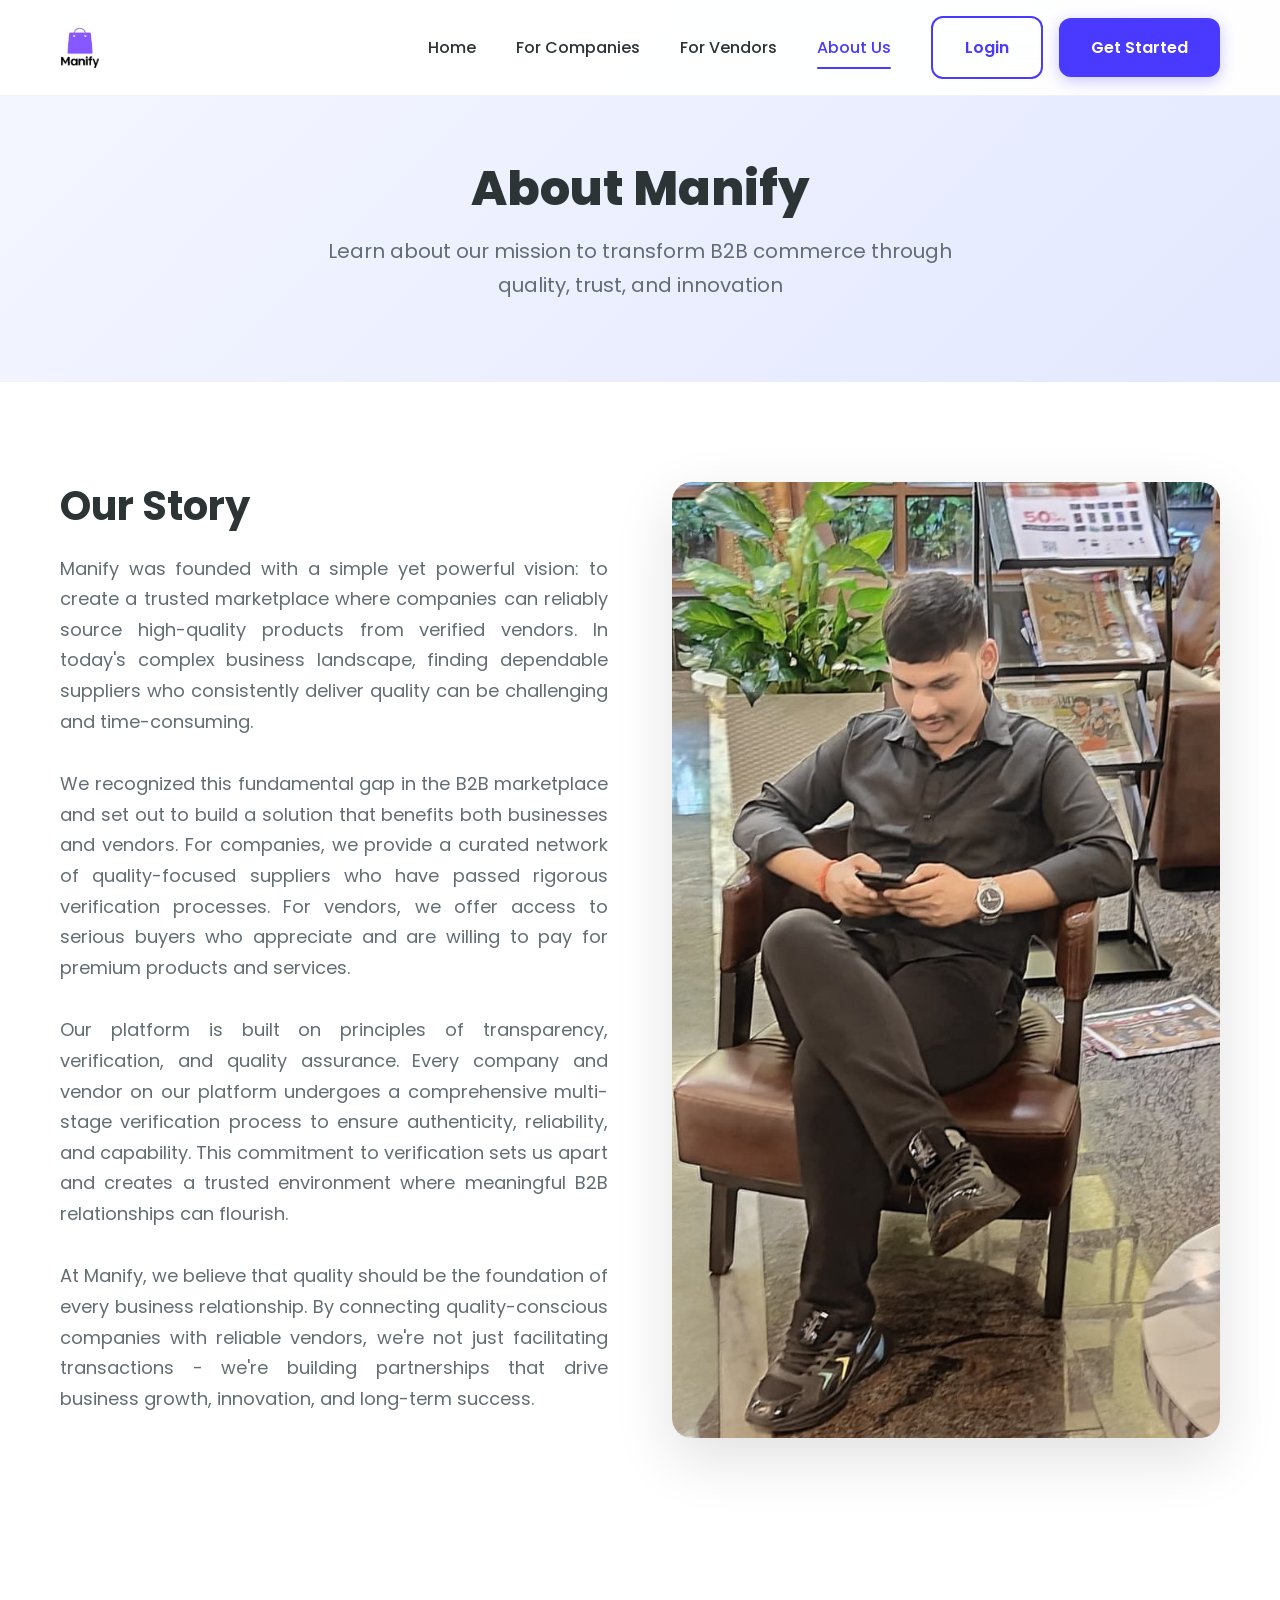
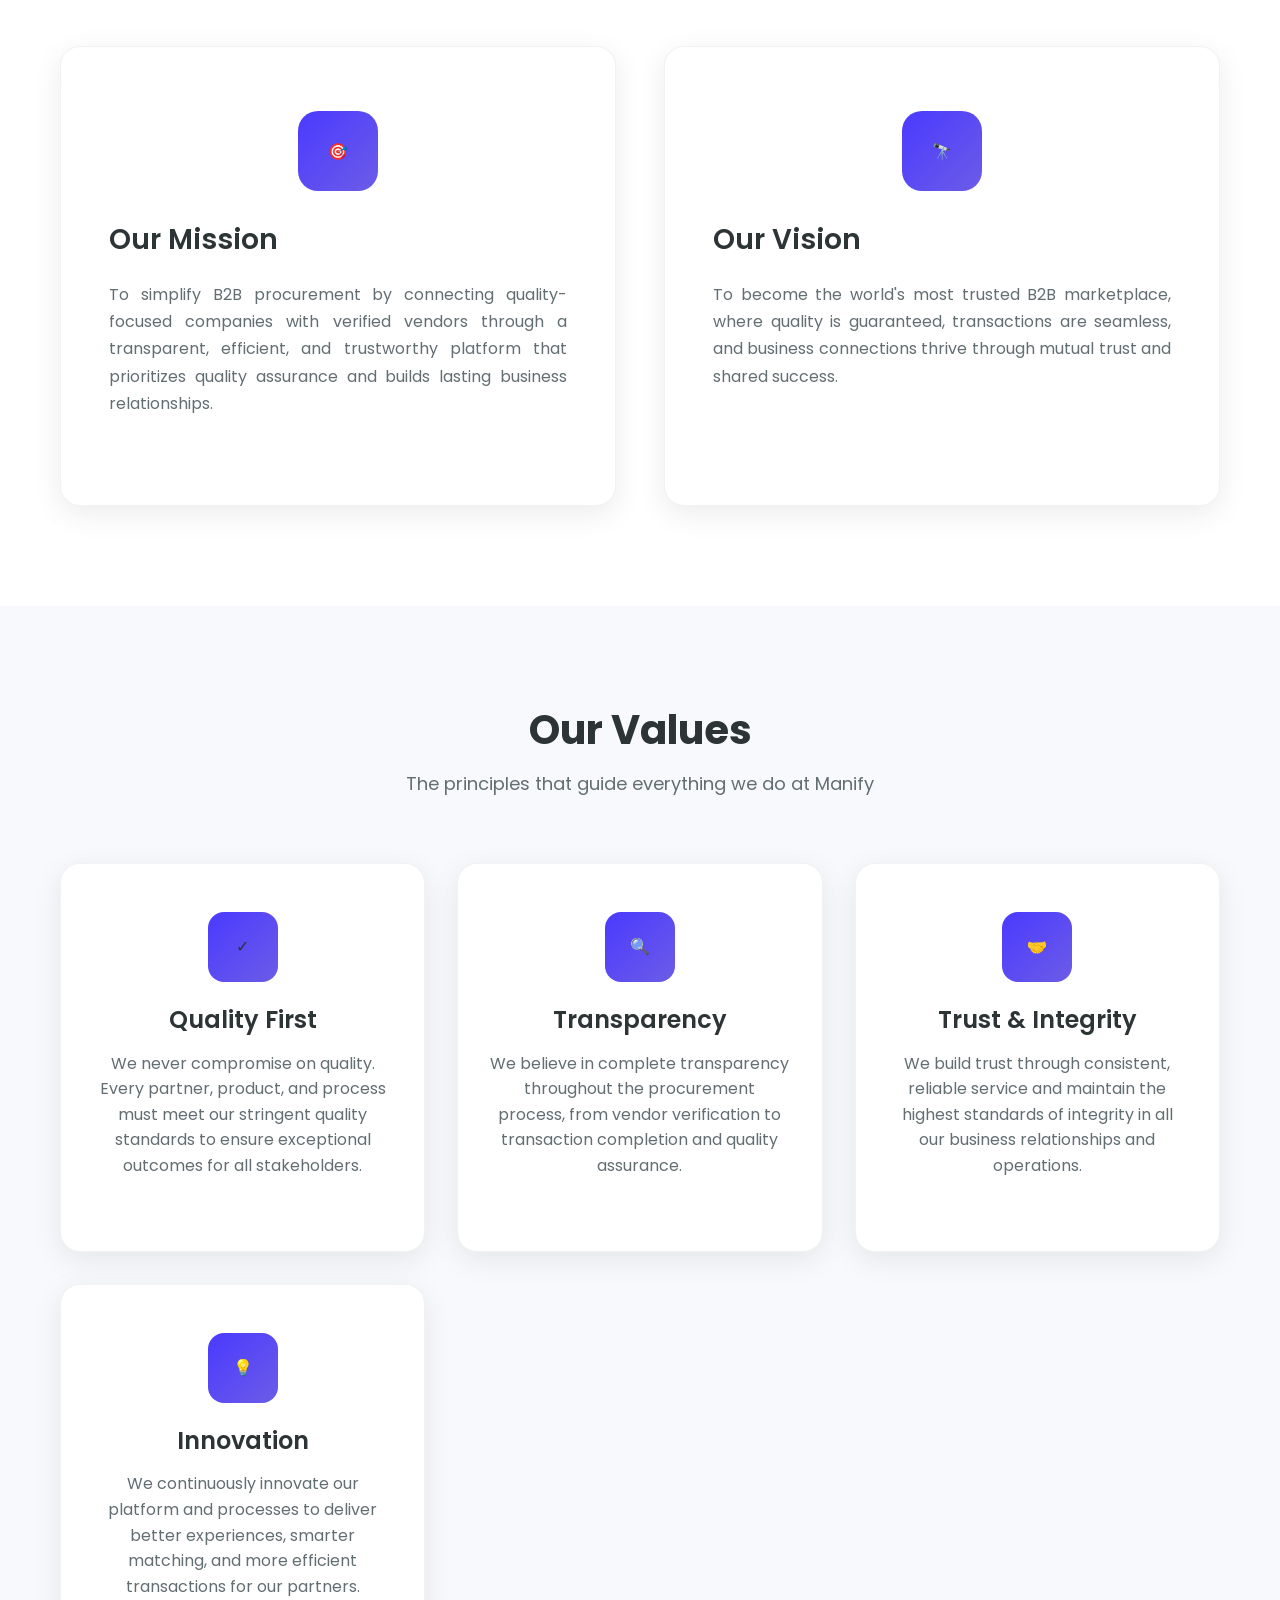
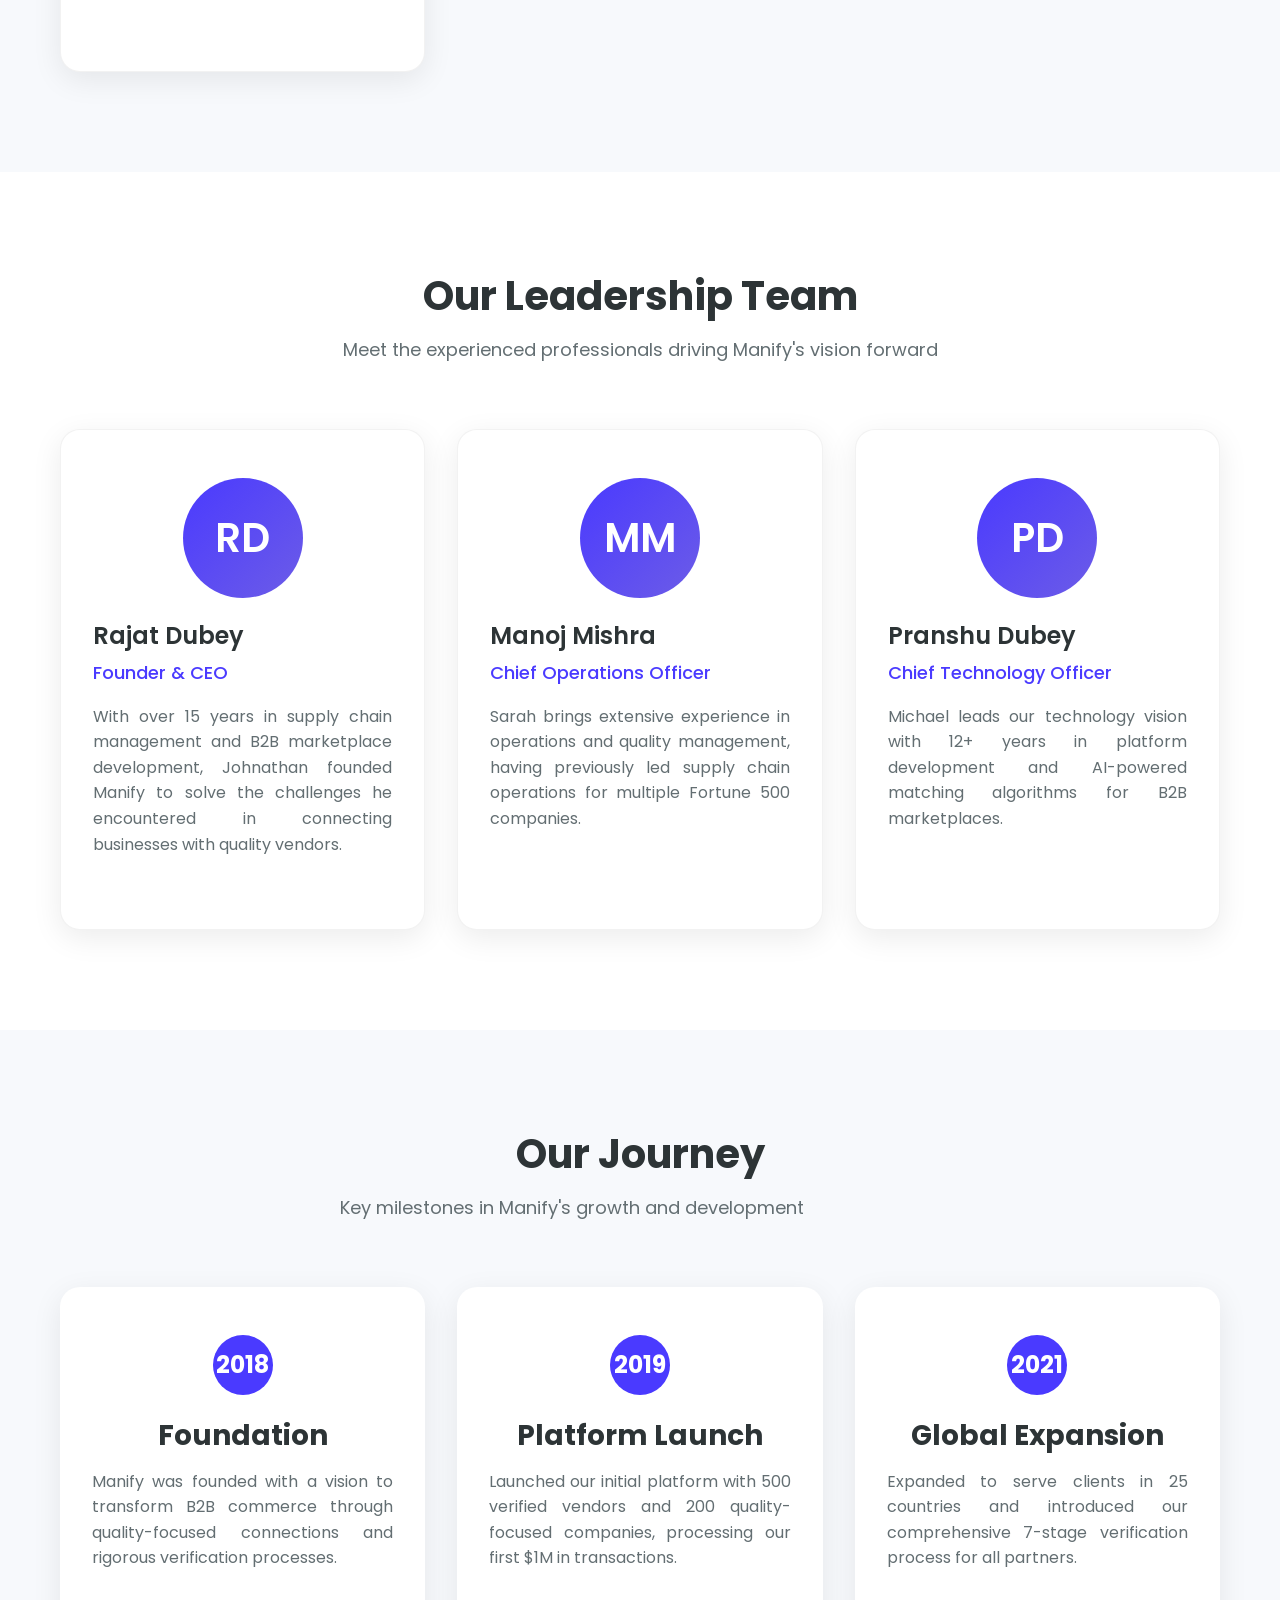
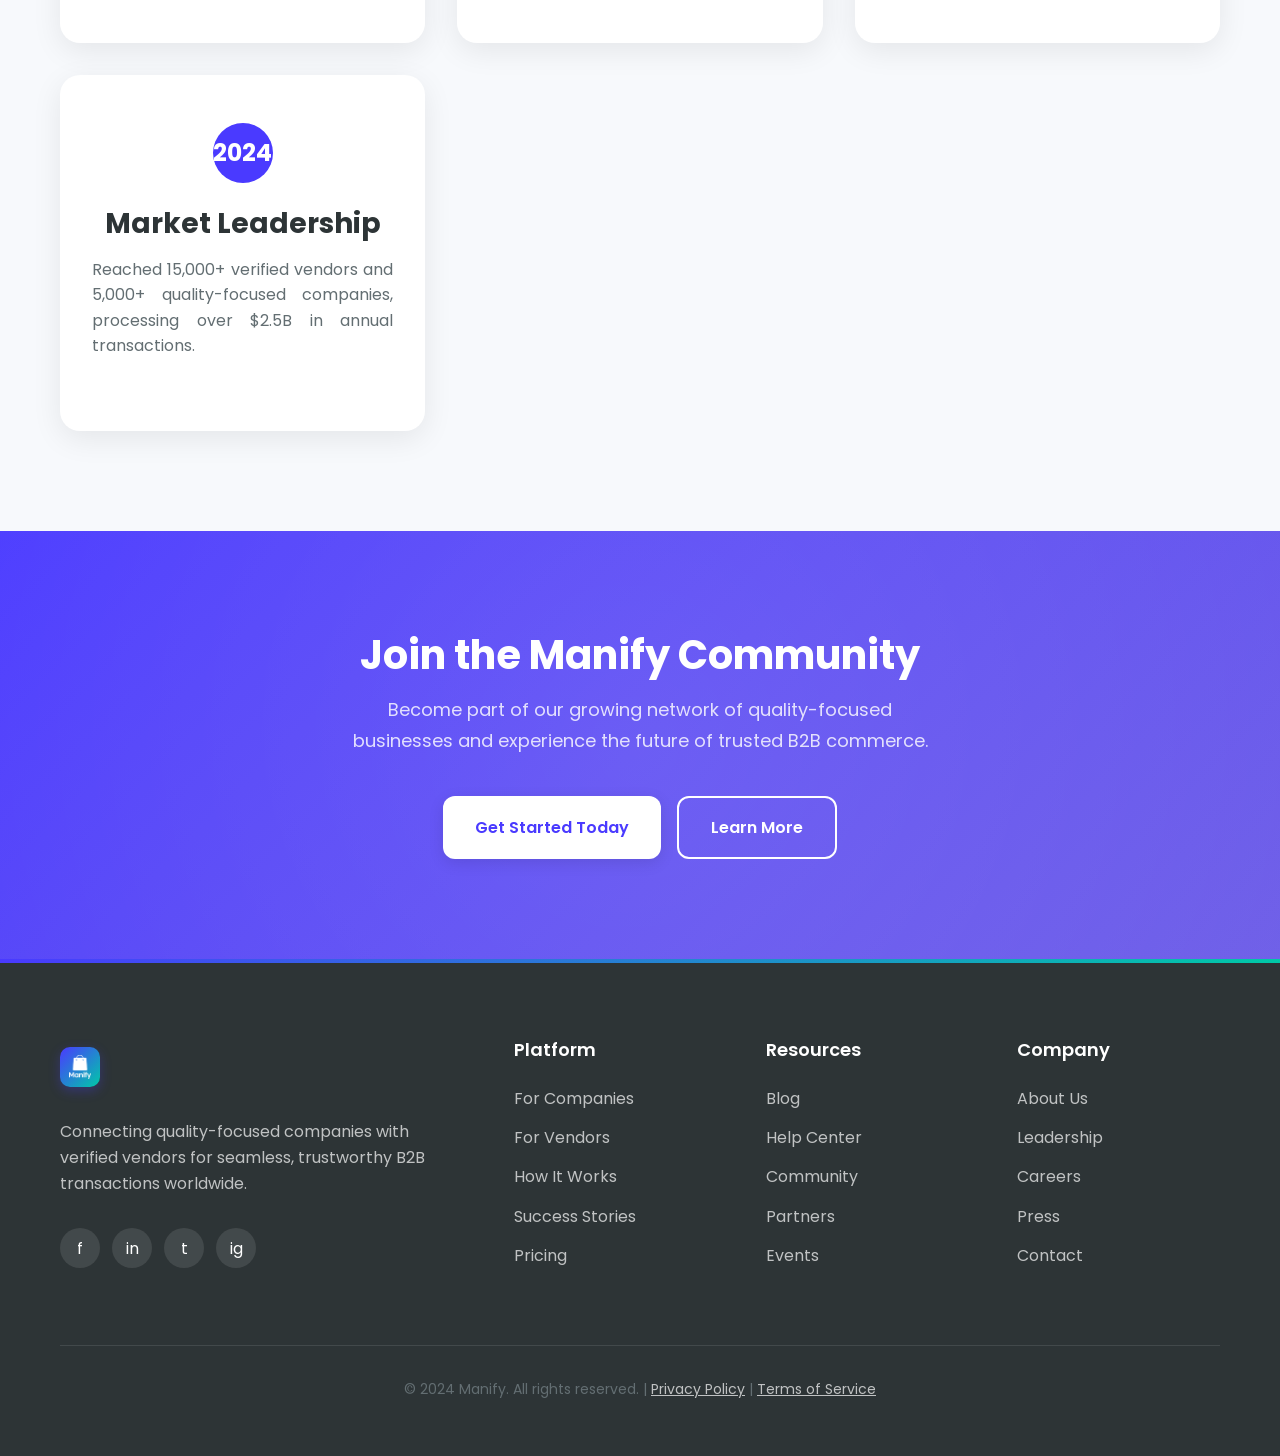
==== about.html @ bbe17e6f "new manify" ====
<!DOCTYPE html>
<html lang="en">

<head>
    <meta charset="UTF-8">
    <meta name="viewport" content="width=device-width, initial-scale=1.0">
    <title>About Us - Manify</title>
    <link rel="stylesheet" href="style.css">
    <link href="https://fonts.googleapis.com/css2?family=Poppins:wght@300;400;500;600;700;800&display=swap"
        rel="stylesheet">
</head>

<body>
    <!-- Navigation -->
    <!-- <nav class="navbar">
        <div class="container">
            <div class="nav-container">
                <a href="index.html" class="nav-brand">
                    <div class="nav-logo">M</div>
                    Manify
                </a>

                <button class="mobile-menu-btn">
                    <span></span>
                    <span></span>
                    <span></span>
                </button>

                <div class="nav-links">
                    <a href="index.html" class="nav-link">Home</a>
                    <a href="company.html" class="nav-link">For Companies</a>
                    <a href="vendor.html" class="nav-link">For Vendors</a>
                    <a href="about.html" class="nav-link active">About Us</a>
                </div>

                <div class="nav-buttons">
                    <a href="login.html" class="btn btn-outline">Login</a>
                    <a href="registration.html" class="btn btn-primary">Get Started</a>
                </div>
            </div>
        </div>
    </nav> -->


    <!-- Navigation -->
    <nav class="navbar">
        <div class="container">
            <div class="nav-container">
                <a href="index.html" class="nav-brand">
                    <div class="nav-logo">
                        <img src="./img/Manify.png" alt="Manify Logo" 
                             onerror="this.style.display='none'; document.querySelector('.logo-fallback').style.display='flex';">
                    </div>
                </a>

                <button class="mobile-menu-btn">
                    <span></span>
                    <span></span>
                    <span></span>
                </button>

                <div class="nav-links">
                    <a href="index.html" class="nav-link">Home</a>
                    <a href="company.html" class="nav-link">For Companies</a>
                    <a href="vendor.html" class="nav-link">For Vendors</a>
                    <a href="about.html" class="nav-link active">About Us</a>
                    
                    <div class="nav-buttons">
                        <a href="login.html" class="btn btn-outline">Login</a>
                        <a href="registration.html" class="btn btn-primary">Get Started</a>
                    </div>
                </div>

                <!-- <div class="nav-buttons desktop-buttons">
                    <a href="login.html" class="btn btn-outline">Login</a>
                    <a href="registration.html" class="btn btn-primary">Get Started</a>
                </div> -->
            </div>
        </div>
    </nav>


    <!-- Page Hero -->
    <section class="page-hero">
        <div class="container">
            <h1>About Manify</h1>
            <p>Learn about our mission to transform B2B commerce through quality, trust, and innovation</p>
        </div>
    </section>

    <!-- Our Story Section -->
    <section class="content-section">
        <div class="container">
            <div class="content-grid" style="text-align: justify;">
                <div class="content-text">
                    <h2>Our Story</h2>
                    <p>Manify was founded with a simple yet powerful vision: to create a trusted marketplace where
                        companies can reliably source high-quality products from verified vendors. In today's complex
                        business landscape, finding dependable suppliers who consistently deliver quality can be
                        challenging and time-consuming.</p>
                    <p>We recognized this fundamental gap in the B2B marketplace and set out to build a solution that
                        benefits both businesses and vendors. For companies, we provide a curated network of
                        quality-focused suppliers who have passed rigorous verification processes. For vendors, we offer
                        access to serious buyers who appreciate and are willing to pay for premium products and
                        services.</p>
                    <p>Our platform is built on principles of transparency, verification, and quality assurance. Every
                        company and vendor on our platform undergoes a comprehensive multi-stage verification process to
                        ensure authenticity, reliability, and capability. This commitment to verification sets us apart
                        and creates a trusted environment where meaningful B2B relationships can flourish.</p>
                    <p>At Manify, we believe that quality should be the foundation of every business relationship. By
                        connecting quality-conscious companies with reliable vendors, we're not just facilitating
                        transactions - we're building partnerships that drive business growth, innovation, and long-term
                        success.</p>
                </div>
                <!-- <div class="content-image">
                    <div
                        style="background: linear-gradient(135deg, #4A3AFF, #00C9A7); height: 400px; border-radius: 20px; display: flex; align-items: center; justify-content: center; color: white; font-size: 1.2rem;">
                        Our Journey Visualization
                    </div>
                </div> -->

                <div class="content-image">
                    <!-- Updated Our Journey Visualization with Image -->
                    <img src="./img/manifyrajat.jpeg" alt="Manify Company Journey and Growth Timeline" class="content-img"
                         onerror="this.style.display='none'; this.nextElementSibling.style.display='flex';">
                </div>

            </div>
        </div>
    </section>

    <!-- Mission & Vision -->
    <section class="mv-section">
        <div class="container">
            <div class="mv-grid">
                <div class="mv-card" style="text-align: justify;">
                    <div class="mv-icon">🎯</div>
                    <h3>Our Mission</h3>
                    <p>To simplify B2B procurement by connecting quality-focused companies with verified vendors through
                        a transparent, efficient, and trustworthy platform that prioritizes quality assurance and builds
                        lasting business relationships.</p>
                </div>
                <div class="mv-card" style="text-align: justify;">
                    <div class="mv-icon">🔭</div>
                    <h3>Our Vision</h3>
                    <p>To become the world's most trusted B2B marketplace, where quality is guaranteed, transactions are
                        seamless, and business connections thrive through mutual trust and shared success.</p>
                </div>
            </div>
        </div>
    </section>

    <!-- Values Section -->
    <section class="values-section">
        <div class="container">
            <div class="section-header">
                <h2 class="section-title">Our Values</h2>
                <p class="section-subtitle">The principles that guide everything we do at Manify</p>
            </div>

            <div class="values-grid">
                <div class="value-card">
                    <div class="value-icon">✓</div>
                    <h3>Quality First</h3>
                    <p>We never compromise on quality. Every partner, product, and process must meet our stringent
                        quality standards to ensure exceptional outcomes for all stakeholders.</p>
                </div>
                <div class="value-card">
                    <div class="value-icon">🔍</div>
                    <h3>Transparency</h3>
                    <p>We believe in complete transparency throughout the procurement process, from vendor verification
                        to transaction completion and quality assurance.</p>
                </div>
                <div class="value-card">
                    <div class="value-icon">🤝</div>
                    <h3>Trust & Integrity</h3>
                    <p>We build trust through consistent, reliable service and maintain the highest standards of
                        integrity in all our business relationships and operations.</p>
                </div>
                <div class="value-card">
                    <div class="value-icon">💡</div>
                    <h3>Innovation</h3>
                    <p>We continuously innovate our platform and processes to deliver better experiences, smarter
                        matching, and more efficient transactions for our partners.</p>
                </div>
            </div>
        </div>
    </section>

    <!-- Team Section -->
    <section class="team-section">
        <div class="container">
            <div class="section-header">
                <h2 class="section-title">Our Leadership Team</h2>
                <p class="section-subtitle">Meet the experienced professionals driving Manify's vision forward</p>
            </div>

            <div class="team-grid">
                <div class="team-card" style="text-align: justify;">
                    <div class="team-avatar">RD</div>
                    <h3>Rajat Dubey</h3>
                    <p class="position">Founder & CEO</p>
                    <p>With over 15 years in supply chain management and B2B marketplace development, Johnathan founded
                        Manify to solve the challenges he encountered in connecting businesses with quality vendors.</p>
                </div>
                <div class="team-card" style="text-align: justify;">
                    <div class="team-avatar">MM</div>
                    <h3>Manoj Mishra</h3>
                    <p class="position">Chief Operations Officer</p>
                    <p>Sarah brings extensive experience in operations and quality management, having previously led
                        supply chain operations for multiple Fortune 500 companies.</p>
                </div>
                <div class="team-card" style="text-align: justify;">
                    <div class="team-avatar">PD</div>
                    <h3>Pranshu Dubey</h3>
                    <p class="position">Chief Technology Officer</p>
                    <p>Michael leads our technology vision with 12+ years in platform development and AI-powered
                        matching algorithms for B2B marketplaces.</p>
                </div>
            </div>
        </div>
    </section>

    <!-- Milestones -->
    <section class="process-section">
        <div class="container">
            <div class="section-header">
                <h2 class="section-title">Our Journey</h2>
                <p class="section-subtitle" style="text-align: justify;">Key milestones in Manify's growth and development</p>
            </div>

            <div class="process-steps">
                <div class="process-step">
                    <div class="step-number">2018</div>
                    <h3>Foundation</h3>
                    <p style="text-align: justify;"> Manify was founded with a vision to transform B2B commerce through quality-focused connections
                        and rigorous verification processes.</p>
                </div>
                <div class="process-step">
                    <div class="step-number">2019</div>
                    <h3>Platform Launch</h3>
                    <p style="text-align: justify;">Launched our initial platform with 500 verified vendors and 200 quality-focused companies,
                        processing our first $1M in transactions.</p>
                </div>
                <div class="process-step">
                    <div class="step-number">2021</div>
                    <h3>Global Expansion</h3>
                    <p style="text-align: justify;">Expanded to serve clients in 25 countries and introduced our comprehensive 7-stage verification
                        process for all partners.</p>
                </div>
                <div class="process-step">
                    <div class="step-number">2024</div>
                    <h3>Market Leadership</h3>
                    <p style="text-align: justify;">Reached 15,000+ verified vendors and 5,000+ quality-focused companies, processing over $2.5B in
                        annual transactions.</p>
                </div>
            </div>
        </div>
    </section>

    <!-- CTA Section -->
    <section class="cta-section">
        <div class="container">
            <div class="cta-content">
                <h2>Join the Manify Community</h2>
                <p>Become part of our growing network of quality-focused businesses and experience the future of trusted
                    B2B commerce.</p>
                <div class="cta-buttons">
                    <a href="registration.html" class="btn btn-light">Get Started Today</a>
                    <a href="company.html" class="btn btn-outline" style="border-color: white; color: white;">Learn
                        More</a>
                </div>
            </div>
        </div>
    </section>

    <!-- Footer -->
    <footer class="footer">
        <div class="container">
            <div class="footer-content">
                <div>
                    <div class="footer-brand">
                        <!-- <a href="index.html" class="footer-logo">
                            <div class="footer-logo-icon">M</div>
                            Manify
                        </a> -->

                        <a href="index.html" class="footer-logo">
                            <div class="footer-logo-icon">
                                <img src="./img/Manify.png" alt="Manify Logo"
                                    onerror="this.style.display='none'; document.querySelector('.logo-fallback').style.display='flex';">
                            </div>
                        </a>

                    </div>
                    <p class="footer-about">Connecting quality-focused companies with verified vendors for seamless,
                        trustworthy B2B transactions worldwide.</p>
                    <div class="social-links">
                        <a href="#">f</a>
                        <a href="#">in</a>
                        <a href="#">t</a>
                        <a href="#">ig</a>
                    </div>
                </div>

                <div class="footer-links">
                    <h4>Platform</h4>
                    <ul>
                        <li><a href="company.html">For Companies</a></li>
                        <li><a href="vendor.html">For Vendors</a></li>
                        <li><a href="about.html">How It Works</a></li>
                        <li><a href="#">Success Stories</a></li>
                        <li><a href="#">Pricing</a></li>
                    </ul>
                </div>

                <div class="footer-links">
                    <h4>Resources</h4>
                    <ul>
                        <li><a href="#">Blog</a></li>
                        <li><a href="#">Help Center</a></li>
                        <li><a href="#">Community</a></li>
                        <li><a href="#">Partners</a></li>
                        <li><a href="#">Events</a></li>
                    </ul>
                </div>

                <div class="footer-links">
                    <h4>Company</h4>
                    <ul>
                        <li><a href="about.html">About Us</a></li>
                        <li><a href="#">Leadership</a></li>
                        <li><a href="#">Careers</a></li>
                        <li><a href="#">Press</a></li>
                        <li><a href="#">Contact</a></li>
                    </ul>
                </div>
            </div>

            <div class="footer-bottom">
                <p>&copy; 2024 Manify. All rights reserved. | <a href="#"
                        style="color: rgba(255, 255, 255, 0.7);">Privacy Policy</a> | <a href="#"
                        style="color: rgba(255, 255, 255, 0.7);">Terms of Service</a></p>
            </div>
        </div>
    </footer>

    <script src="script.js"></script>
</body>

</html>
---- style.css ----
/* Productly Color Scheme */
:root {
    --primary: #4A3AFF;
    --primary-light: #6C5CE7;
    --primary-dark: #3A2BD6;
    --secondary: #FF6B6B;
    --accent: #00C9A7;
    --accent-light: #2EE6C3;
    --dark: #2D3436;
    --dark-light: #4A4A4A;
    --gray: #636E72;
    --gray-light: #A0A0A0;
    --light-gray: #DFE6E9;
    --white: #FFFFFF;
    --light-bg: #F8F9FA;
    --section-bg: #F7F9FC;

    --border-radius: 12px;
    --border-radius-lg: 20px;
    --box-shadow: 0 8px 30px rgba(0, 0, 0, 0.08);
    --box-shadow-lg: 0 20px 60px rgba(0, 0, 0, 0.12);
    --transition: all 0.3s cubic-bezier(0.4, 0, 0.2, 1);
    --transition-slow: all 0.5s cubic-bezier(0.4, 0, 0.2, 1);
}

/* Reset & Base Styles */
* {
    margin: 0;
    padding: 0;
    box-sizing: border-box;
}

html {
    scroll-behavior: smooth;
}

body {
    font-family: 'Poppins', sans-serif;
    line-height: 1.7;
    color: var(--dark);
    overflow-x: hidden;
    background: var(--white);
}

.container {
    max-width: 1200px;
    margin: 0 auto;
    padding: 0 20px;
}

/* Typography */
h1, h2, h3, h4, h5, h6 {
    font-weight: 700;
    line-height: 1.2;
    margin-bottom: 1rem;
    color: var(--dark);
}

h1 {
    font-size: 3.5rem;
    font-weight: 800;
}

h2 {
    font-size: 2.5rem;
}

h3 {
    font-size: 1.75rem;
}

p {
    color: var(--gray);
    margin-bottom: 1.5rem;
}

.lead {
    font-size: 1.25rem;
    font-weight: 400;
}

/* Navigation */
.navbar {
    position: fixed;
    top: 0;
    left: 0;
    right: 0;
    background: rgba(255, 255, 255, 0.95);
    backdrop-filter: blur(20px);
    border-bottom: 1px solid rgba(0, 0, 0, 0.05);
    z-index: 1000;
    padding: 1rem 0;
    transition: var(--transition);
}

.navbar.scrolled {
    background: rgba(255, 255, 255, 0.98);
    box-shadow: 0 4px 20px rgba(0, 0, 0, 0.08);
}

.nav-container {
    display: flex;
    align-items: center;
    justify-content: space-between;
    position: relative;
}

.nav-brand {
    display: flex;
    align-items: center;
    text-decoration: none;
    font-size: 1.75rem;
    font-weight: 800;
    color: var(--primary);
    z-index: 1001;
}

.nav-logo {
    width: 40px;
    height: 40px;
    margin-right: 12px;
    display: flex;
    align-items: center;
    justify-content: center;
}

.nav-logo img {
    width: 100%;
    height: 100%;
    object-fit: contain;
}

.nav-links {
    display: flex;
    align-items: center;
    gap: 2.5rem;
    transition: var(--transition);
}

.nav-link {
    text-decoration: none;
    color: var(--dark);
    font-weight: 500;
    transition: var(--transition);
    position: relative;
    padding: 0.5rem 0;
}

.nav-link:hover, .nav-link.active {
    color: var(--primary);
}

.nav-link.active::after {
    content: '';
    position: absolute;
    bottom: 0;
    left: 0;
    width: 100%;
    height: 2px;
    background: var(--primary);
    border-radius: 2px;
}

.nav-buttons {
    display: flex;
    align-items: center;
    gap: 1rem;
    z-index: 1001;
}

.mobile-menu-btn {
    display: none;
    flex-direction: column;
    background: none;
    border: none;
    cursor: pointer;
    padding: 0.5rem;
    z-index: 1001;
    transition: var(--transition);
}

.mobile-menu-btn span {
    width: 25px;
    height: 2px;
    background: var(--dark);
    margin: 3px 0;
    transition: var(--transition);
    border-radius: 2px;
    transform-origin: center;
}

.mobile-menu-btn.active span:nth-child(1) {
    transform: rotate(45deg) translate(5px, 5px);
}

.mobile-menu-btn.active span:nth-child(2) {
    opacity: 0;
}

.mobile-menu-btn.active span:nth-child(3) {
    transform: rotate(-45deg) translate(7px, -6px);
}

/* Buttons */
.btn {
    display: inline-flex;
    align-items: center;
    justify-content: center;
    padding: 1rem 2rem;
    border-radius: var(--border-radius);
    font-weight: 600;
    text-decoration: none;
    transition: var(--transition);
    border: none;
    cursor: pointer;
    font-size: 1rem;
    gap: 0.5rem;
    position: relative;
    overflow: hidden;
}

.btn::before {
    content: '';
    position: absolute;
    top: 0;
    left: -100%;
    width: 100%;
    height: 100%;
    background: linear-gradient(90deg, transparent, rgba(255, 255, 255, 0.2), transparent);
    transition: var(--transition-slow);
}

.btn:hover::before {
    left: 100%;
}

.btn-primary {
    background: var(--primary);
    color: var(--white);
    box-shadow: 0 4px 15px rgba(74, 58, 255, 0.3);
}

.btn-primary:hover {
    background: var(--primary-dark);
    transform: translateY(-2px);
    box-shadow: 0 8px 25px rgba(74, 58, 255, 0.4);
}

.btn-outline {
    border: 2px solid var(--primary);
    color: var(--primary);
    background: transparent;
}

.btn-outline:hover {
    background: var(--primary);
    color: var(--white);
    transform: translateY(-2px);
}

.btn-accent {
    background: var(--accent);
    color: var(--white);
    box-shadow: 0 4px 15px rgba(0, 201, 167, 0.3);
}

.btn-accent:hover {
    background: var(--accent-light);
    transform: translateY(-2px);
    box-shadow: 0 8px 25px rgba(0, 201, 167, 0.4);
}

.btn-light {
    background: var(--white);
    color: var(--primary);
    box-shadow: 0 4px 15px rgba(0, 0, 0, 0.1);
}

.btn-light:hover {
    background: var(--light-bg);
    transform: translateY(-2px);
    box-shadow: 0 8px 25px rgba(0, 0, 0, 0.15);
}

/* Hero Section */
.hero-section {
    padding: 160px 0 100px;
    background: linear-gradient(135deg, #f5f7ff 0%, #e3e8ff 100%);
    position: relative;
    overflow: hidden;
}

.hero-section::before {
    content: '';
    position: absolute;
    top: -50%;
    right: -10%;
    width: 600px;
    height: 600px;
    background: linear-gradient(135deg, var(--primary) 0%, var(--primary-light) 100%);
    opacity: 0.05;
    border-radius: 50%;
    animation: float 6s ease-in-out infinite;
}

.hero-section::after {
    content: '';
    position: absolute;
    bottom: -20%;
    left: -10%;
    width: 400px;
    height: 400px;
    background: linear-gradient(135deg, var(--accent) 0%, var(--accent-light) 100%);
    opacity: 0.03;
    border-radius: 50%;
    animation: float 8s ease-in-out infinite reverse;
}

@keyframes float {
    0%, 100% {
        transform: translateY(0px) rotate(0deg);
    }
    50% {
        transform: translateY(-20px) rotate(180deg);
    }
}

.hero-content {
    position: relative;
    z-index: 2;
}

.hero-grid {
    display: grid;
    grid-template-columns: 1fr 1fr;
    gap: 4rem;
    align-items: center;
}

.hero-text {
    max-width: 600px;
}

.hero-title {
    font-size: 3.5rem;
    font-weight: 800;
    line-height: 1.1;
    margin-bottom: 1.5rem;
    background: linear-gradient(135deg, var(--dark) 0%, var(--primary) 100%);
    -webkit-background-clip: text;
    -webkit-text-fill-color: transparent;
    background-clip: text;
}

.hero-subtitle {
    font-size: 1.25rem;
    color: var(--gray);
    margin-bottom: 2.5rem;
    line-height: 1.6;
}

.hero-buttons {
    display: flex;
    gap: 1rem;
    flex-wrap: wrap;
}

.hero-image {
    position: relative;
    text-align: center;
}

.hero-img {
    width: 100%;
    border-radius: var(--border-radius-lg);
    box-shadow: var(--box-shadow-lg);
    transform: perspective(1000px) rotateY(-5deg) rotateX(5deg);
    transition: var(--transition-slow);
    
}

.hero-image:hover .hero-img {
    transform: perspective(1000px) rotateY(0deg) rotateX(0deg);
}

/* Features Section */
.features-section {
    padding: 100px 0;
    background: var(--white);
}

.section-header {
    text-align: center;
    max-width: 600px;
    margin: 0 auto 4rem;
}

.section-title {
    font-size: 2.5rem;
    font-weight: 700;
    margin-bottom: 1rem;
    color: var(--dark);
}

.section-subtitle {
    font-size: 1.125rem;
    color: var(--gray);
    line-height: 1.6;
}

.features-grid {
    display: grid;
    grid-template-columns: repeat(auto-fit, minmax(350px, 1fr));
    gap: 2rem;
}

.feature-card {
    background: var(--white);
    border-radius: var(--border-radius-lg);
    padding: 3rem 2rem;
    box-shadow: var(--box-shadow);
    transition: var(--transition);
    border: 1px solid rgba(0, 0, 0, 0.05);
    text-align: center;
    position: relative;
    overflow: hidden;
}

.feature-card::before {
    content: '';
    position: absolute;
    top: 0;
    left: 0;
    width: 100%;
    height: 4px;
    background: linear-gradient(135deg, var(--primary) 0%, var(--accent) 100%);
    transform: scaleX(0);
    transition: var(--transition);
}

.feature-card:hover {
    transform: translateY(-10px);
    box-shadow: var(--box-shadow-lg);
}

.feature-card:hover::before {
    transform: scaleX(1);
}

.feature-icon {
    width: 80px;
    height: 80px;
    background: linear-gradient(135deg, var(--primary) 0%, var(--primary-light) 100%);
    border-radius: 20px;
    display: flex;
    align-items: center;
    justify-content: center;
    margin: 0 auto 2rem;
    transition: var(--transition);
}

.feature-card:hover .feature-icon {
    transform: scale(1.1) rotate(5deg);
}

.feature-icon i {
    font-size: 2rem;
    color: var(--white);
}

.feature-card h3 {
    font-size: 1.5rem;
    font-weight: 600;
    margin-bottom: 1rem;
    color: var(--dark);
}

.feature-card p {
    color: var(--gray);
    line-height: 1.6;
}

/* Content Sections */
.content-section {
    padding: 100px 0;
}

.content-section.bg-light {
    background: var(--section-bg);
}

.content-grid {
    display: grid;
    grid-template-columns: 1fr 1fr;
    gap: 4rem;
    align-items: center;
}

.content-text h2 {
    font-size: 2.5rem;
    font-weight: 700;
    margin-bottom: 1.5rem;
    color: var(--dark);
}

.content-text p {
    font-size: 1.125rem;
    color: var(--gray);
    margin-bottom: 2rem;
    line-height: 1.7;
}

.content-list {
    list-style: none;
    margin-bottom: 2.5rem;
}

.content-list li {
    margin-bottom: 1rem;
    display: flex;
    align-items: flex-start;
    font-size: 1.125rem;
    color: var(--gray);
}

.content-list i {
    color: var(--accent);
    margin-right: 1rem;
    margin-top: 0.25rem;
    font-size: 1.25rem;
    flex-shrink: 0;
}

.content-image {
    position: relative;
    text-align: center;
}

.content-image img {
    max-width: 100%;
    border-radius: var(--border-radius-lg);
    box-shadow: var(--box-shadow-lg);
    transition: var(--transition);
}

.content-image:hover img {
    transform: scale(1.02);
}

/* Stats Section */
.stats-section {
    padding: 80px 0;
    background: var(--white);
}

.stats-grid {
    display: grid;
    grid-template-columns: repeat(auto-fit, minmax(200px, 1fr));
    gap: 2rem;
    text-align: center;
}

.stat-item h3 {
    font-size: 3rem;
    color: var(--primary);
    margin-bottom: 0.5rem;
    font-weight: 700;
}

.stat-item p {
    color: var(--gray);
    font-size: 1.1rem;
}

/* Process Section */
.process-section {
    padding: 100px 0;
    background: var(--section-bg);
}

.process-steps {
    display: grid;
    grid-template-columns: repeat(auto-fit, minmax(280px, 1fr));
    gap: 2rem;
}

.process-step {
    text-align: center;
    padding: 3rem 2rem;
    background: var(--white);
    border-radius: var(--border-radius-lg);
    box-shadow: var(--box-shadow);
    position: relative;
    transition: var(--transition);
}

.process-step:hover {
    transform: translateY(-5px);
    box-shadow: var(--box-shadow-lg);
}

.step-number {
    width: 60px;
    height: 60px;
    background: var(--primary);
    color: var(--white);
    border-radius: 50%;
    display: flex;
    align-items: center;
    justify-content: center;
    font-size: 1.5rem;
    font-weight: 700;
    margin: 0 auto 1.5rem;
}

.process-step h3 {
    margin-bottom: 1rem;
    color: var(--dark);
}

.process-step p {
    color: var(--gray);
    line-height: 1.6;
}

/* Benefits Section */
.benefits-section {
    padding: 100px 0;
    background: var(--white);
}

.benefits-grid {
    display: grid;
    grid-template-columns: repeat(auto-fit, minmax(300px, 1fr));
    gap: 2rem;
}

.benefit-item {
    display: flex;
    align-items: flex-start;
    gap: 1.5rem;
    padding: 2rem;
    background: var(--section-bg);
    border-radius: var(--border-radius);
    transition: var(--transition);
}

.benefit-item:hover {
    transform: translateY(-5px);
    box-shadow: var(--box-shadow);
}

.benefit-icon {
    width: 60px;
    height: 60px;
    background: linear-gradient(135deg, var(--primary) 0%, var(--primary-light) 100%);
    border-radius: 12px;
    display: flex;
    align-items: center;
    justify-content: center;
    color: var(--white);
    font-size: 1.5rem;
    flex-shrink: 0;
}

.benefit-text h4 {
    margin-bottom: 0.5rem;
    color: var(--dark);
}

.benefit-text p {
    color: var(--gray);
    line-height: 1.6;
    margin: 0;
}

/* Testimonials */
.testimonials-section {
    padding: 100px 0;
    background: var(--white);
}

.testimonials-grid {
    display: grid;
    grid-template-columns: repeat(auto-fit, minmax(350px, 1fr));
    gap: 2rem;
}

.testimonial-card {
    background: var(--white);
    border-radius: var(--border-radius-lg);
    padding: 3rem 2rem;
    box-shadow: var(--box-shadow);
    border: 1px solid rgba(0, 0, 0, 0.05);
    transition: var(--transition);
    position: relative;
}

.testimonial-card:hover {
    transform: translateY(-5px);
    box-shadow: var(--box-shadow-lg);
}

.testimonial-card::before {
    content: '"';
    position: absolute;
    top: 2rem;
    left: 2rem;
    font-size: 4rem;
    color: var(--primary);
    opacity: 0.1;
    font-family: serif;
}

.testimonial-text {
    font-style: italic;
    color: var(--gray);
    margin-bottom: 2rem;
    line-height: 1.7;
    position: relative;
    z-index: 1;
}

.testimonial-author {
    display: flex;
    align-items: center;
}

.author-avatar {
    width: 60px;
    height: 60px;
    border-radius: 50%;
    background: linear-gradient(135deg, var(--primary) 0%, var(--primary-light) 100%);
    display: flex;
    align-items: center;
    justify-content: center;
    color: var(--white);
    font-weight: 600;
    margin-right: 1rem;
    font-size: 1.25rem;
}

.author-info h4 {
    font-weight: 600;
    margin-bottom: 0.25rem;
    color: var(--dark);
}

.author-info p {
    color: var(--gray-light);
    margin: 0;
    font-size: 0.875rem;
}

/* CTA Section */
.cta-section {
    padding: 100px 0;
    background: linear-gradient(135deg, var(--primary) 0%, var(--primary-light) 100%);
    color: var(--white);
    text-align: center;
    position: relative;
    overflow: hidden;
}

.cta-section::before {
    content: '';
    position: absolute;
    top: -50%;
    left: -50%;
    width: 200%;
    height: 200%;
    background: radial-gradient(circle, rgba(255, 255, 255, 0.1) 0%, transparent 70%);
    animation: rotate 20s linear infinite;
}

@keyframes rotate {
    0% {
        transform: rotate(0deg);
    }
    100% {
        transform: rotate(360deg);
    }
}

.cta-content {
    position: relative;
    z-index: 2;
    max-width: 600px;
    margin: 0 auto;
}

.cta-section h2 {
    font-size: 2.5rem;
    font-weight: 700;
    margin-bottom: 1rem;
    color: var(--white);
}

.cta-section p {
    font-size: 1.125rem;
    margin-bottom: 2.5rem;
    opacity: 0.9;
    color: rgba(255, 255, 255, 0.9);
}

.cta-buttons {
    display: flex;
    gap: 1rem;
    justify-content: center;
    flex-wrap: wrap;
}

/* Page Hero */
.page-hero {
    padding: 160px 0 80px;
    background: linear-gradient(135deg, #f5f7ff 0%, #e3e8ff 100%);
    text-align: center;
    position: relative;
}

.page-hero h1 {
    font-size: 3rem;
    font-weight: 800;
    margin-bottom: 1rem;
    color: var(--dark);
}

.page-hero p {
    font-size: 1.25rem;
    color: var(--gray);
    max-width: 700px;
    margin: 0 auto;
}

/* Mission & Vision */
.mv-section {
    padding: 100px 0;
    background: var(--white);
}

.mv-grid {
    display: grid;
    grid-template-columns: 1fr 1fr;
    gap: 3rem;
}

.mv-card {
    background: var(--white);
    border-radius: var(--border-radius-lg);
    padding: 4rem 3rem;
    box-shadow: var(--box-shadow);
    text-align: center;
    transition: var(--transition);
    border: 1px solid rgba(0, 0, 0, 0.05);
    position: relative;
    overflow: hidden;
}

.mv-card::before {
    content: '';
    position: absolute;
    top: 0;
    left: 0;
    width: 100%;
    height: 100%;
    background: linear-gradient(135deg, var(--primary) 0%, var(--accent) 100%);
    opacity: 0;
    transition: var(--transition);
}

.mv-card:hover::before {
    opacity: 0.02;
}

.mv-card:hover {
    transform: translateY(-5px);
    box-shadow: var(--box-shadow-lg);
}

.mv-icon {
    width: 80px;
    height: 80px;
    background: linear-gradient(135deg, var(--primary) 0%, var(--primary-light) 100%);
    border-radius: 20px;
    display: flex;
    align-items: center;
    justify-content: center;
    margin: 0 auto 2rem;
    transition: var(--transition);
    position: relative;
    z-index: 2;
}

.mv-card:hover .mv-icon {
    transform: scale(1.1);
}

.mv-icon i {
    font-size: 2rem;
    color: var(--white);
}

.mv-card h3 {
    font-size: 1.75rem;
    font-weight: 600;
    margin-bottom: 1.5rem;
    color: var(--dark);
    position: relative;
    z-index: 2;
}

.mv-card p {
    color: var(--gray);
    line-height: 1.7;
    position: relative;
    z-index: 2;
}

/* Values Section */
.values-section {
    padding: 100px 0;
    background: var(--section-bg);
}

.values-grid {
    display: grid;
    grid-template-columns: repeat(auto-fit, minmax(280px, 1fr));
    gap: 2rem;
}

.value-card {
    background: var(--white);
    border-radius: var(--border-radius-lg);
    padding: 3rem 2rem;
    box-shadow: var(--box-shadow);
    text-align: center;
    transition: var(--transition);
    border: 1px solid rgba(0, 0, 0, 0.05);
}

.value-card:hover {
    transform: translateY(-10px);
    box-shadow: var(--box-shadow-lg);
}

.value-icon {
    width: 70px;
    height: 70px;
    background: linear-gradient(135deg, var(--primary) 0%, var(--primary-light) 100%);
    border-radius: 16px;
    display: flex;
    align-items: center;
    justify-content: center;
    margin: 0 auto 1.5rem;
    transition: var(--transition);
}

.value-card:hover .value-icon {
    transform: scale(1.1) rotate(5deg);
}

.value-icon i {
    font-size: 1.75rem;
    color: var(--white);
}

.value-card h3 {
    font-size: 1.5rem;
    font-weight: 600;
    margin-bottom: 1rem;
    color: var(--dark);
}

.value-card p {
    color: var(--gray);
    line-height: 1.6;
}

/* Team Section */
.team-section {
    padding: 100px 0;
    background: var(--white);
}

.team-grid {
    display: grid;
    grid-template-columns: repeat(auto-fit, minmax(300px, 1fr));
    gap: 2rem;
}

.team-card {
    background: var(--white);
    border-radius: var(--border-radius-lg);
    padding: 3rem 2rem;
    box-shadow: var(--box-shadow);
    text-align: center;
    transition: var(--transition);
    border: 1px solid rgba(0, 0, 0, 0.05);
}

.team-card:hover {
    transform: translateY(-10px);
    box-shadow: var(--box-shadow-lg);
}

.team-avatar {
    width: 120px;
    height: 120px;
    border-radius: 50%;
    background: linear-gradient(135deg, var(--primary) 0%, var(--primary-light) 100%);
    margin: 0 auto 1.5rem;
    display: flex;
    align-items: center;
    justify-content: center;
    color: var(--white);
    font-size: 2.5rem;
    font-weight: 600;
    transition: var(--transition);
}

.team-card:hover .team-avatar {
    transform: scale(1.1);
}

.team-card h3 {
    font-size: 1.5rem;
    font-weight: 600;
    margin-bottom: 0.5rem;
    color: var(--dark);
}

.team-card .position {
    color: var(--primary);
    font-weight: 500;
    margin-bottom: 1rem;
    font-size: 1.125rem;
}

.team-card p {
    color: var(--gray);
    line-height: 1.6;
}

/* Registration Form */
.registration-container {
    background: var(--white);
    border-radius: var(--border-radius-lg);
    box-shadow: var(--box-shadow-lg);
    overflow: hidden;
    max-width: 900px;
    margin: 0 auto;
}

.form-header {
    background: linear-gradient(135deg, var(--primary) 0%, var(--primary-light) 100%);
    color: var(--white);
    padding: 2rem;
    text-align: center;
}

.form-body {
    padding: 2rem;
}

.form-step {
    display: none;
}

.form-step.active {
    display: block;
}

.form-group {
    margin-bottom: 1.5rem;
}

.form-group label {
    display: block;
    margin-bottom: 0.5rem;
    font-weight: 600;
    color: var(--dark);
}

.form-control {
    width: 100%;
    padding: 12px 16px;
    border: 2px solid var(--light-gray);
    border-radius: var(--border-radius);
    font-size: 1rem;
    transition: var(--transition);
}

.form-control:focus {
    outline: none;
    border-color: var(--primary);
}

.form-row {
    display: grid;
    grid-template-columns: 1fr 1fr;
    gap: 1rem;
}

.form-navigation {
    display: flex;
    justify-content: space-between;
    margin-top: 2rem;
}

.progress {
    height: 8px;
    background: var(--light-gray);
    border-radius: 4px;
    margin-bottom: 2rem;
    overflow: hidden;
}

.progress-bar {
    height: 100%;
    background: var(--primary);
    transition: var(--transition);
}

/* Login Form */
.login-container {
    background: var(--white);
    border-radius: var(--border-radius-lg);
    box-shadow: var(--box-shadow-lg);
    overflow: hidden;
    max-width: 500px;
    margin: 0 auto;
}

/* Footer */
.footer {
    background: var(--dark);
    color: var(--white);
    padding: 80px 0 30px;
    position: relative;
}

.footer::before {
    content: '';
    position: absolute;
    top: 0;
    left: 0;
    width: 100%;
    height: 4px;
    background: linear-gradient(135deg, var(--primary) 0%, var(--accent) 100%);
}

.footer-content {
    display: grid;
    grid-template-columns: 2fr 1fr 1fr 1fr;
    gap: 3rem;
    margin-bottom: 4rem;
}

/* this new one */

.footer-brand {
    margin-bottom: 1.5rem;
}

.footer-logo {
    display: flex;
    align-items: center;
    font-size: 1.5rem;
    font-weight: 700;
    color: var(--white);
    text-decoration: none;
    margin-bottom: 1rem;
}

.footer-logo-icon {
    width: 32px;
    height: 32px;
    background: var(--white);
    border-radius: 6px;
    display: flex;
    align-items: center;
    justify-content: center;
    margin-right: 0.75rem;
    color: var(--primary);
    font-weight: bold;
    font-size: 1rem;
}

/* this end */

.footer-about {
    color: rgba(255, 255, 255, 0.7);
    margin-bottom: 2rem;
    line-height: 1.6;
}

.social-links {
    display: flex;
    gap: 0.75rem;
}

.social-links a {
    width: 40px;
    height: 40px;
    border-radius: 50%;
    background: rgba(255, 255, 255, 0.1);
    display: flex;
    align-items: center;
    justify-content: center;
    color: var(--white);
    transition: var(--transition);
    text-decoration: none;
}

.social-links a:hover {
    background: var(--primary);
    transform: translateY(-2px);
}

.footer-links h4 {
    font-size: 1.125rem;
    font-weight: 600;
    margin-bottom: 1.5rem;
    color: var(--white);
}

.footer-links ul {
    list-style: none;
}

.footer-links li {
    margin-bottom: 0.75rem;
}

.footer-links a {
    color: rgba(255, 255, 255, 0.7);
    text-decoration: none;
    transition: var(--transition);
}

.footer-links a:hover {
    color: var(--white);
    padding-left: 0.5rem;
}

.footer-contact li {
    display: flex;
    align-items: flex-start;
    color: rgba(255, 255, 255, 0.7);
    margin-bottom: 1rem;
}

.footer-contact i {
    margin-right: 0.75rem;
    margin-top: 0.25rem;
    color: var(--primary);
    flex-shrink: 0;
}

.footer-bottom {
    border-top: 1px solid rgba(255, 255, 255, 0.1);
    padding-top: 2rem;
    text-align: center;
    color: rgba(255, 255, 255, 0.5);
    font-size: 0.875rem;
}

/* Responsive Design */
@media (max-width: 1200px) {
    .hero-title {
        font-size: 3rem;
    }

    .container {
        padding: 0 40px;
    }
}

@media (max-width: 992px) {
    .hero-section {
        padding: 140px 0 80px;
    }

    .hero-grid, .content-grid, .mv-grid {
        grid-template-columns: 1fr;
        gap: 3rem;
    }

    .hero-text {
        text-align: center;
        max-width: none;
    }

    .hero-buttons {
        justify-content: center;
    }

    .content-image {
        order: -1;
    }

    .footer-content {
        grid-template-columns: 1fr 1fr;
        gap: 2rem;
    }

    /* Fixed Mobile Navigation */
    .mobile-menu-btn {
        display: flex;
    }

    .nav-links {
        position: fixed;
        top: 0;
        left: 0;
        width: 100%;
        height: 100vh;
        background: rgba(255, 255, 255, 0.98);
        backdrop-filter: blur(20px);
        flex-direction: column;
        justify-content: flex-start;
        align-items: center;
        padding: 120px 2rem 2rem;
        transform: translateX(-100%);
        opacity: 0;
        visibility: hidden;
        transition: all 0.4s cubic-bezier(0.4, 0, 0.2, 1);
        z-index: 999;
        overflow-y: auto;
    }

    .nav-links.active {
        transform: translateX(0);
        opacity: 1;
        visibility: visible;
    }

    .nav-link {
        font-size: 1.25rem;
        margin: 0.5rem 0;
        padding: 1rem 2rem;
        border-radius: 12px;
        transition: all 0.3s ease;
        text-align: center;
        width: 100%;
        max-width: 280px;
        display: block;
        color: var(--dark);
        text-decoration: none;
        font-weight: 500;
    }

    .nav-link:hover,
    .nav-link.active {
        background: rgba(74, 58, 255, 0.1);
        color: var(--primary);
        transform: translateX(8px);
    }

    .nav-link.active {
        background: rgba(74, 58, 255, 0.15);
        border-left: 4px solid var(--primary);
    }

    /* Mobile Navigation Buttons - Fixed Position */
    .nav-links .nav-buttons {
        display: flex;
        flex-direction: column;
        gap: 1rem;
        width: 100%;
        max-width: 280px;
        margin-top: 2rem;
        position: static;
        transform: none;
        opacity: 1;
    }

    .nav-links .nav-buttons .btn {
        width: 100%;
        justify-content: center;
        padding: 1rem 1.5rem;
        font-size: 1.1rem;
    }

    /* Hide desktop nav buttons on mobile */
    .desktop-buttons {
        display: none;
    }
}

@media (max-width: 768px) {
    h1 {
        font-size: 2.5rem;
    }

    h2 {
        font-size: 2rem;
    }

    .hero-title {
        font-size: 2.5rem;
    }

    .section-title {
        font-size: 2rem;
    }

    .features-grid, .testimonials-grid, .team-grid, .values-grid {
        grid-template-columns: 1fr;
    }

    .hero-buttons, .cta-buttons {
        flex-direction: column;
        align-items: center;
    }

    .btn {
        width: 100%;
        max-width: 280px;
    }

    .footer-content {
        grid-template-columns: 1fr;
    }

    .container {
        padding: 0 20px;
    }

    .form-row {
        grid-template-columns: 1fr;
    }
}

@media (max-width: 576px) {
    .hero-section {
        padding: 120px 0 60px;
    }

    .hero-title {
        font-size: 2rem;
    }

    .page-hero h1 {
        font-size: 2.25rem;
    }

    .feature-card, .testimonial-card, .team-card, .value-card, .mv-card {
        padding: 2rem 1.5rem;
    }

    .content-section, .features-section, .testimonials-section, .cta-section, .mv-section, .values-section, .team-section {
        padding: 60px 0;
    }

    .nav-links {
        padding: 100px 1.5rem 1.5rem;
    }

    .nav-link {
        font-size: 1.1rem;
        padding: 0.875rem 1.5rem;
        margin: 0.4rem 0;
    }

    .nav-links .nav-buttons {
        max-width: 100%;
        margin-top: 1.5rem;
    }

    .nav-links .nav-buttons .btn {
        padding: 0.875rem 1.25rem;
        font-size: 1rem;
    }
}




/* new one replace code */

/* Footer Logo Styles */
.footer-logo {
    display: flex;
    align-items: center;
    text-decoration: none;
    transition: var(--transition);
    padding: 8px 0;
}

.footer-logo:hover {
    transform: translateY(-2px);
}

.footer-logo-icon {
    width: 40px;
    height: 40px;
    background: linear-gradient(135deg, var(--primary) 0%, var(--accent) 100%);
    border-radius: 10px;
    display: flex;
    align-items: center;
    justify-content: center;
    margin-right: 12px;
    position: relative;
    overflow: hidden;
    box-shadow: 0 4px 12px rgba(74, 58, 255, 0.3);
    transition: var(--transition);
}

.footer-logo:hover .footer-logo-icon {
    transform: scale(1.05) rotate(5deg);
    box-shadow: 0 6px 20px rgba(74, 58, 255, 0.4);
}

.footer-logo-icon::before {
    content: '';
    position: absolute;
    top: 0;
    left: -100%;
    width: 100%;
    height: 100%;
    background: linear-gradient(90deg, transparent, rgba(255, 255, 255, 0.2), transparent);
    transition: var(--transition-slow);
}

.footer-logo:hover .footer-logo-icon::before {
    left: 100%;
}

.footer-logo-icon img {
    width: 24px;
    height: 24px;
    object-fit: contain;
    filter: brightness(0) invert(1);
    transition: var(--transition);
}

.footer-logo-text {
    font-size: 1.5rem;
    font-weight: 800;
    color: var(--white);
    letter-spacing: -0.5px;
    transition: var(--transition);
}

.footer-logo:hover .footer-logo-text {
    color: var(--accent-light);
}

/* Alternative Compact Style */
.footer-logo.compact .footer-logo-icon {
    width: 36px;
    height: 36px;
    margin-right: 10px;
}

.footer-logo.compact .footer-logo-icon img {
    width: 20px;
    height: 20px;
}

.footer-logo.compact .footer-logo-text {
    font-size: 1.3rem;
}

/* Mobile Responsive */
@media (max-width: 768px) {
    .footer-logo {
        justify-content: center;
        margin-bottom: 1rem;
    }
    
    .footer-logo.compact {
        justify-content: flex-start;
    }
    
    .footer-logo-icon {
        width: 36px;
        height: 36px;
    }
    
    .footer-logo-icon img {
        width: 20px;
        height: 20px;
    }
    
    .footer-logo-text {
        font-size: 1.3rem;
    }
}

/* Animation Variants */
.footer-logo.bounce:hover .footer-logo-icon {
    animation: bounce 0.6s ease;
}

@keyframes bounce {
    0%, 20%, 60%, 100% {
        transform: translateY(0);
    }
    40% {
        transform: translateY(-8px);
    }
    80% {
        transform: translateY(-4px);
    }
}

.footer-logo.pulse:hover .footer-logo-icon {
    animation: pulse 1.5s infinite;
}

@keyframes pulse {
    0% {
        box-shadow: 0 4px 12px rgba(74, 58, 255, 0.3);
    }
    50% {
        box-shadow: 0 4px 20px rgba(74, 58, 255, 0.6);
    }
    100% {
        box-shadow: 0 4px 12px rgba(74, 58, 255, 0.3);
    }
}

/* Enhanced Glow Effect */
.footer-logo.glow:hover .footer-logo-icon {
    animation: glow 2s ease-in-out infinite alternate;
}

@keyframes glow {
    from {
        box-shadow: 0 4px 12px rgba(74, 58, 255, 0.3),
                   0 0 10px rgba(0, 201, 167, 0.2);
    }
    to {
        box-shadow: 0 4px 20px rgba(74, 58, 255, 0.6),
                   0 0 20px rgba(0, 201, 167, 0.4);
    }
}

/* Minimal Style */
.footer-logo.minimal .footer-logo-icon {
    background: transparent;
    box-shadow: none;
    border: 2px solid rgba(255, 255, 255, 0.3);
}

.footer-logo.minimal .footer-logo-icon img {
    filter: brightness(0) invert(1) opacity(0.9);
}

.footer-logo.minimal:hover .footer-logo-icon {
    background: rgba(255, 255, 255, 0.1);
    border-color: rgba(255, 255, 255, 0.6);
}

/* new one replace code end */
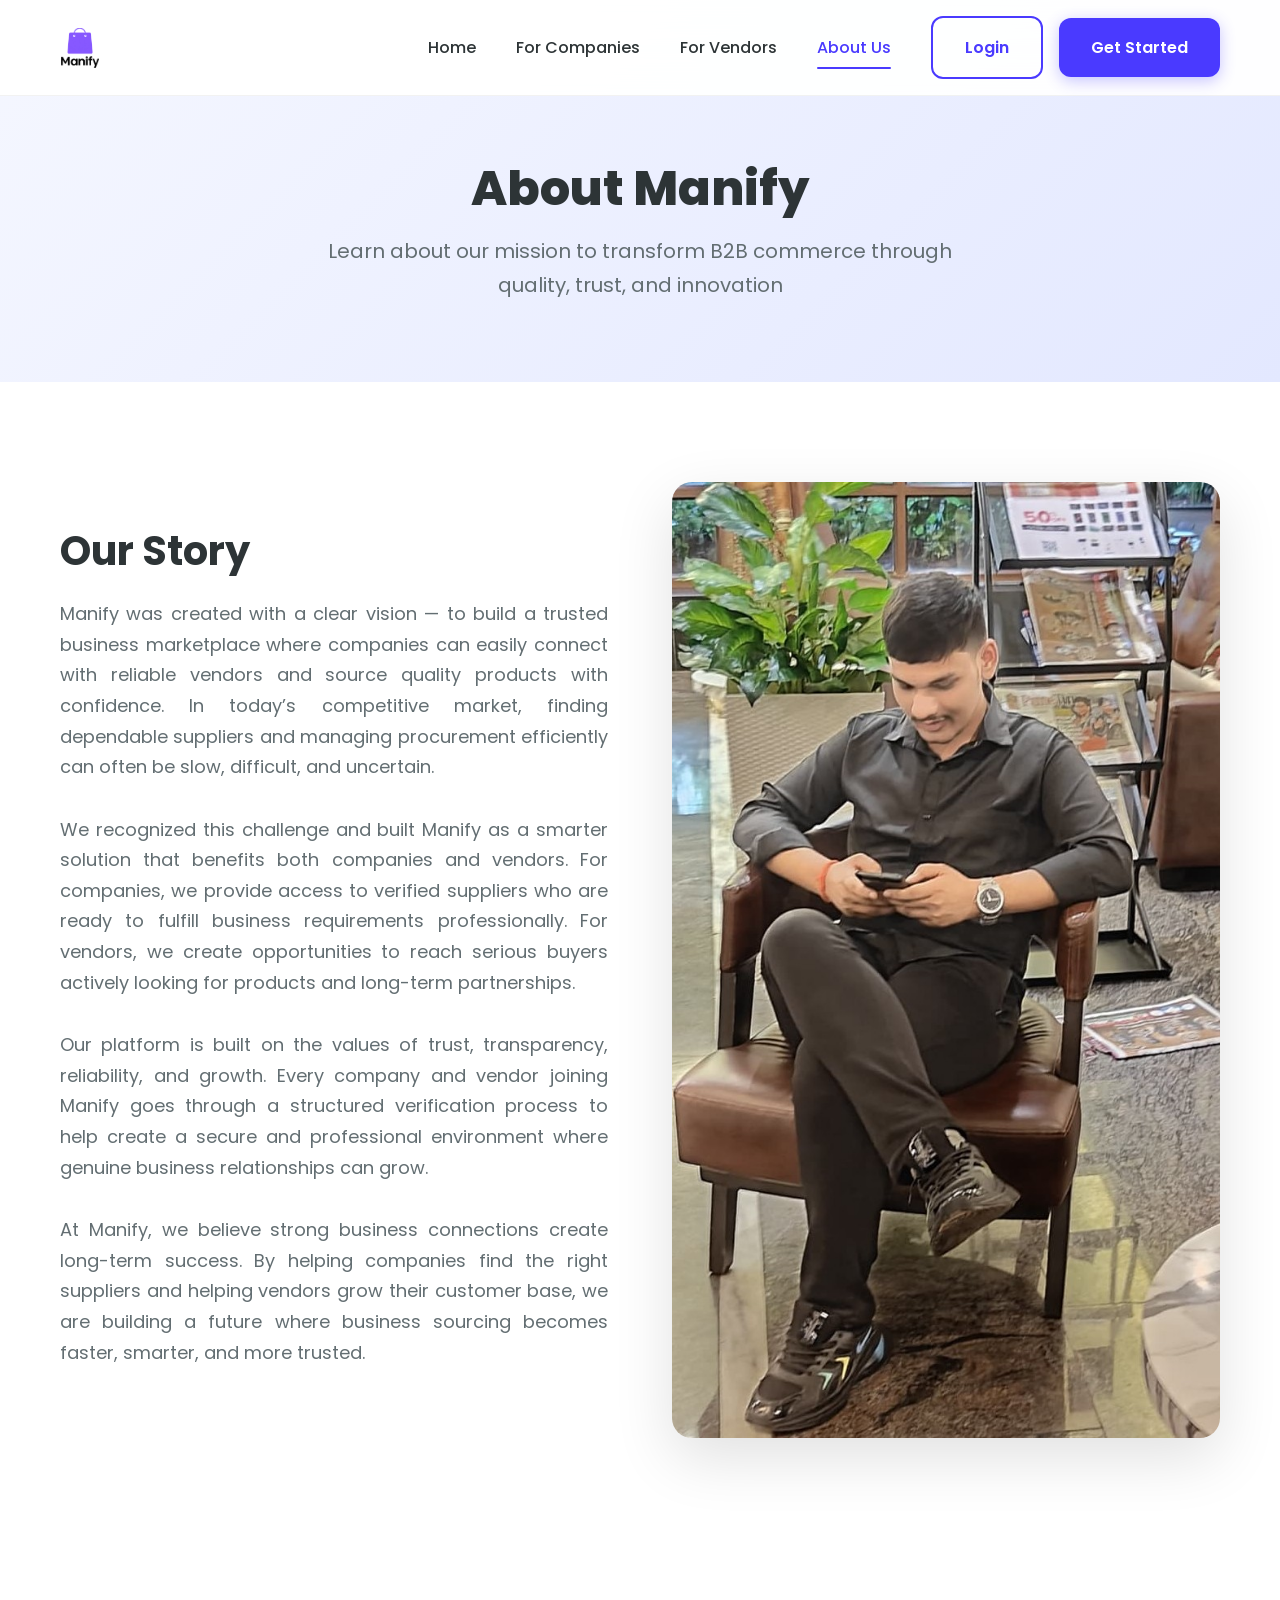
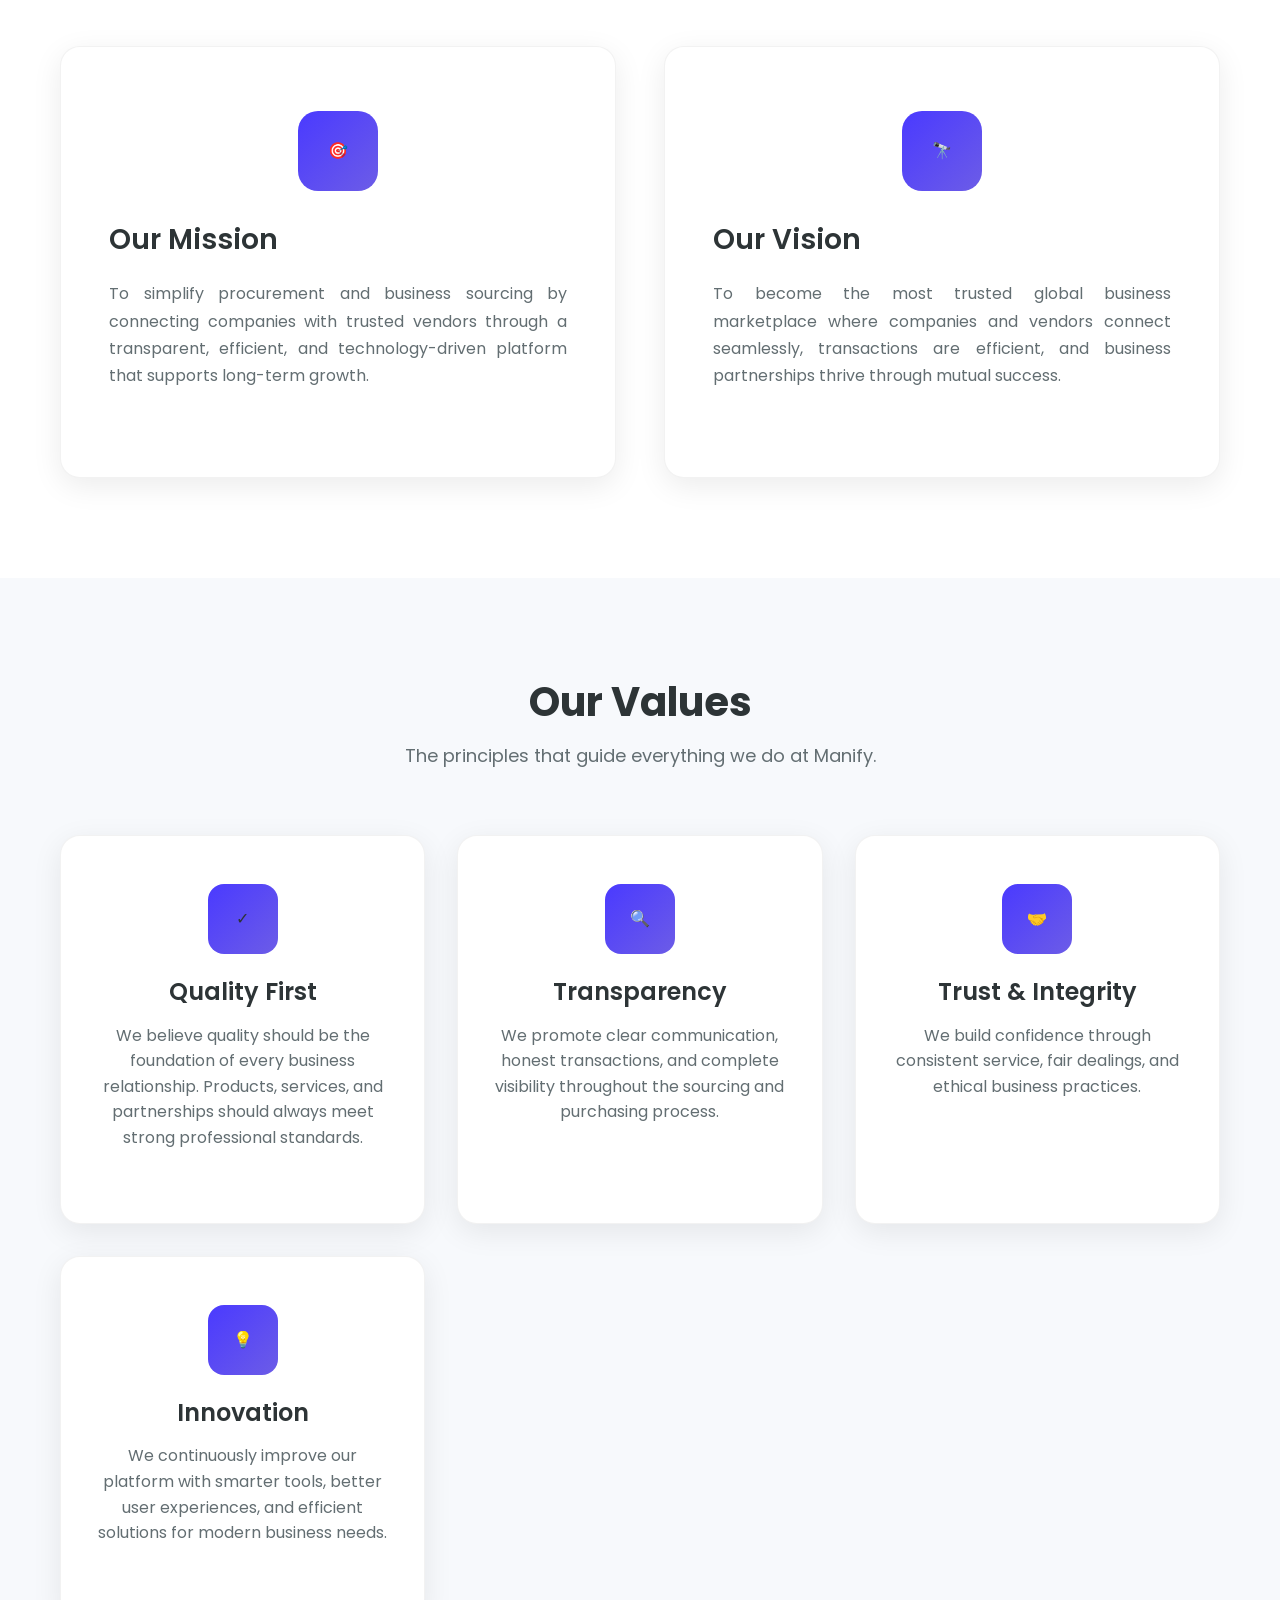
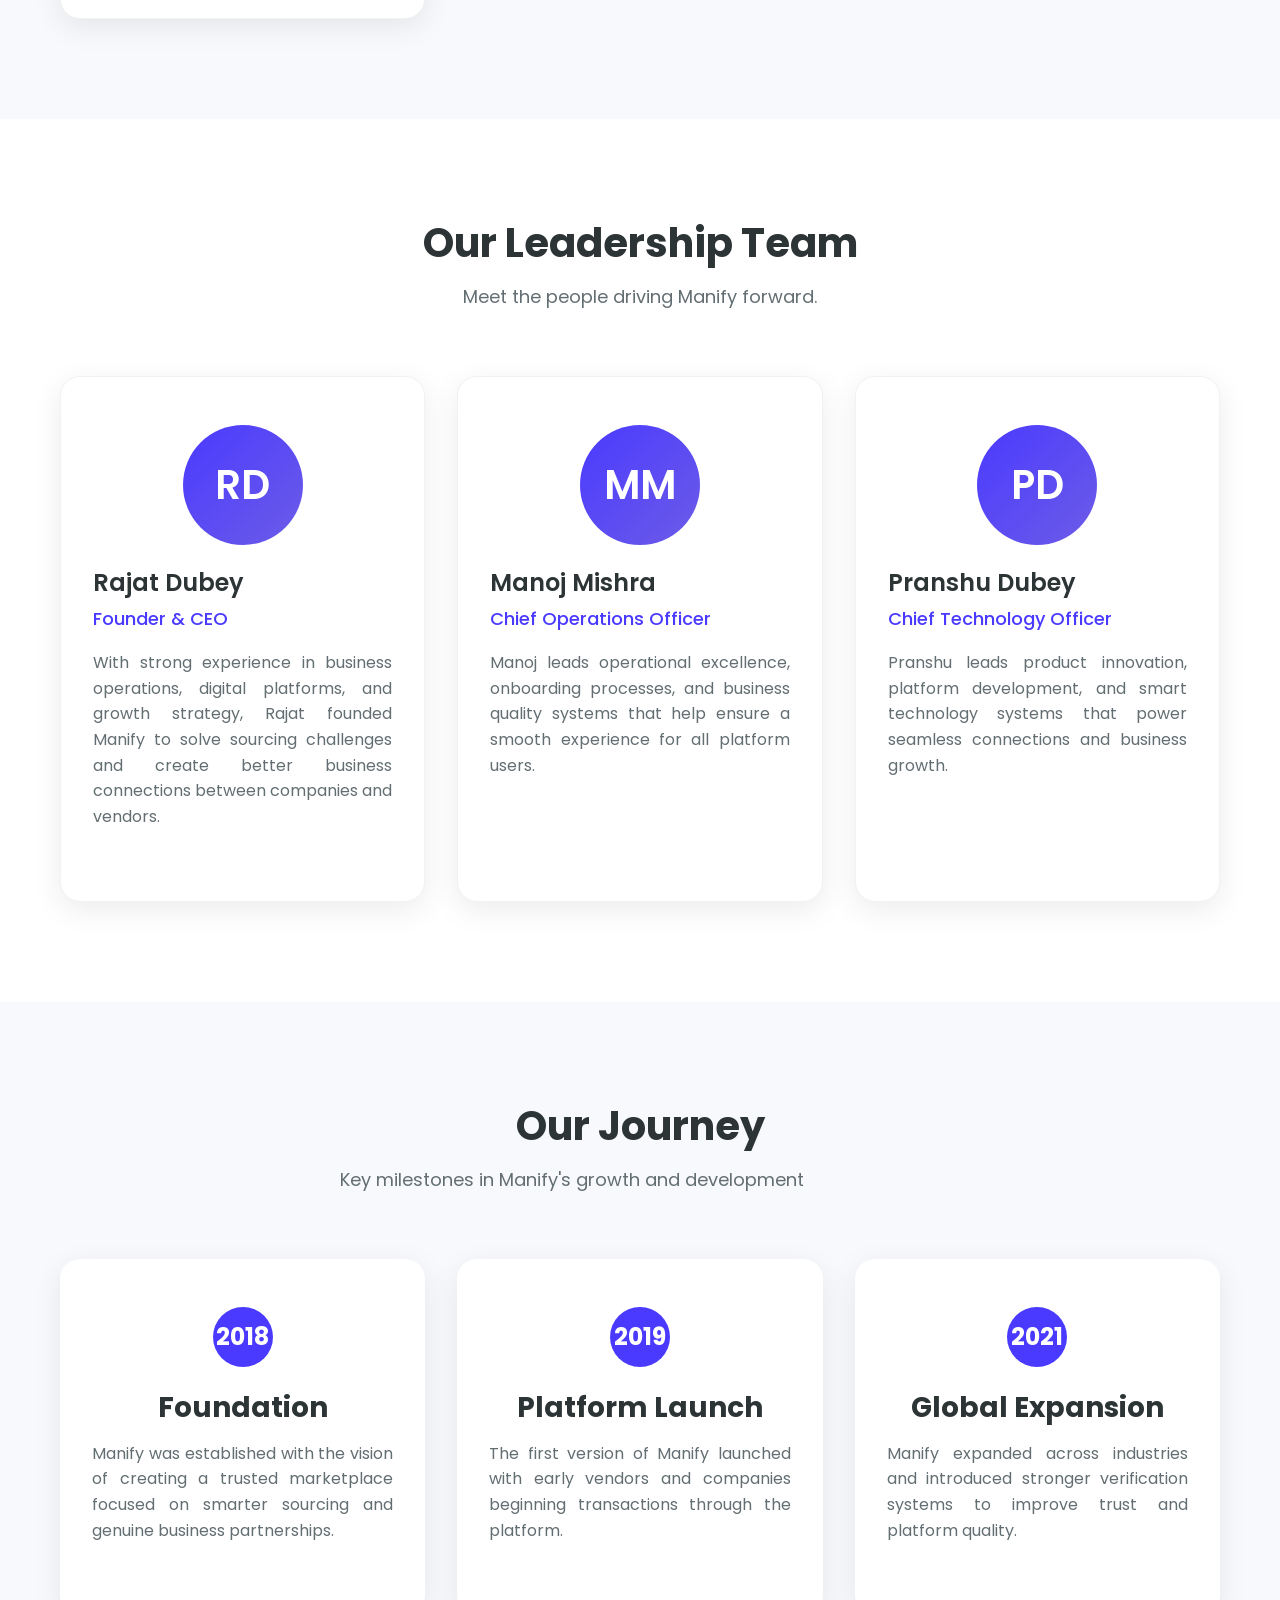
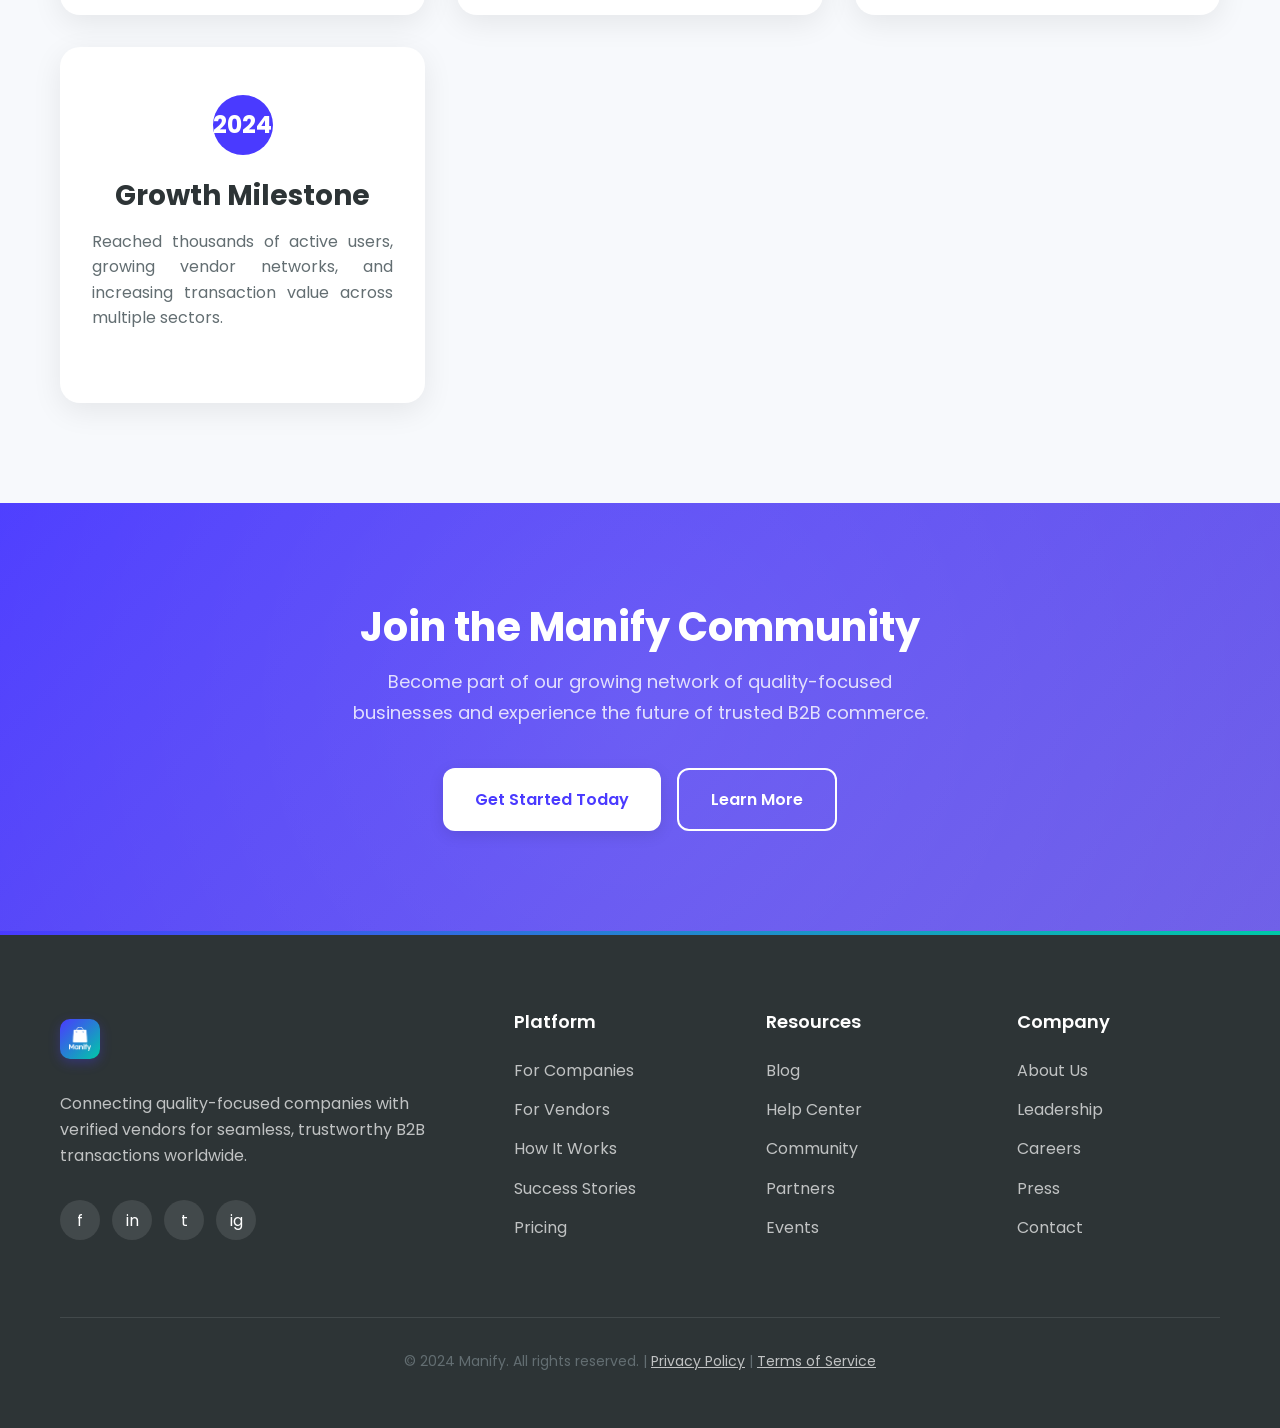
==== commit 2f874af3: "About us write up updated" ====
--- a/about.html
+++ b/about.html
@@ -94,23 +94,10 @@
             <div class="content-grid" style="text-align: justify;">
                 <div class="content-text">
                     <h2>Our Story</h2>
-                    <p>Manify was founded with a simple yet powerful vision: to create a trusted marketplace where
-                        companies can reliably source high-quality products from verified vendors. In today's complex
-                        business landscape, finding dependable suppliers who consistently deliver quality can be
-                        challenging and time-consuming.</p>
-                    <p>We recognized this fundamental gap in the B2B marketplace and set out to build a solution that
-                        benefits both businesses and vendors. For companies, we provide a curated network of
-                        quality-focused suppliers who have passed rigorous verification processes. For vendors, we offer
-                        access to serious buyers who appreciate and are willing to pay for premium products and
-                        services.</p>
-                    <p>Our platform is built on principles of transparency, verification, and quality assurance. Every
-                        company and vendor on our platform undergoes a comprehensive multi-stage verification process to
-                        ensure authenticity, reliability, and capability. This commitment to verification sets us apart
-                        and creates a trusted environment where meaningful B2B relationships can flourish.</p>
-                    <p>At Manify, we believe that quality should be the foundation of every business relationship. By
-                        connecting quality-conscious companies with reliable vendors, we're not just facilitating
-                        transactions - we're building partnerships that drive business growth, innovation, and long-term
-                        success.</p>
+                    <p>Manify was created with a clear vision — to build a trusted business marketplace where companies can easily connect with reliable vendors and source quality products with confidence. In today’s competitive market, finding dependable suppliers and managing procurement efficiently can often be slow, difficult, and uncertain.</p>
+                    <p>We recognized this challenge and built Manify as a smarter solution that benefits both companies and vendors. For companies, we provide access to verified suppliers who are ready to fulfill business requirements professionally. For vendors, we create opportunities to reach serious buyers actively looking for products and long-term partnerships.</p>
+                    <p>Our platform is built on the values of trust, transparency, reliability, and growth. Every company and vendor joining Manify goes through a structured verification process to help create a secure and professional environment where genuine business relationships can grow.</p>
+                    <p>At Manify, we believe strong business connections create long-term success. By helping companies find the right suppliers and helping vendors grow their customer base, we are building a future where business sourcing becomes faster, smarter, and more trusted.</p>
                 </div>
                 <!-- <div class="content-image">
                     <div
@@ -136,15 +123,12 @@
                 <div class="mv-card" style="text-align: justify;">
                     <div class="mv-icon">🎯</div>
                     <h3>Our Mission</h3>
-                    <p>To simplify B2B procurement by connecting quality-focused companies with verified vendors through
-                        a transparent, efficient, and trustworthy platform that prioritizes quality assurance and builds
-                        lasting business relationships.</p>
+                    <p>To simplify procurement and business sourcing by connecting companies with trusted vendors through a transparent, efficient, and technology-driven platform that supports long-term growth.</p>
                 </div>
                 <div class="mv-card" style="text-align: justify;">
                     <div class="mv-icon">🔭</div>
                     <h3>Our Vision</h3>
-                    <p>To become the world's most trusted B2B marketplace, where quality is guaranteed, transactions are
-                        seamless, and business connections thrive through mutual trust and shared success.</p>
+                    <p>To become the most trusted global business marketplace where companies and vendors connect seamlessly, transactions are efficient, and business partnerships thrive through mutual success.</p>
                 </div>
             </div>
         </div>
@@ -155,33 +139,29 @@
         <div class="container">
             <div class="section-header">
                 <h2 class="section-title">Our Values</h2>
-                <p class="section-subtitle">The principles that guide everything we do at Manify</p>
+                <p class="section-subtitle">The principles that guide everything we do at Manify.</p>
             </div>
 
             <div class="values-grid">
                 <div class="value-card">
                     <div class="value-icon">✓</div>
                     <h3>Quality First</h3>
-                    <p>We never compromise on quality. Every partner, product, and process must meet our stringent
-                        quality standards to ensure exceptional outcomes for all stakeholders.</p>
+                    <p>We believe quality should be the foundation of every business relationship. Products, services, and partnerships should always meet strong professional standards.</p>
                 </div>
                 <div class="value-card">
                     <div class="value-icon">🔍</div>
                     <h3>Transparency</h3>
-                    <p>We believe in complete transparency throughout the procurement process, from vendor verification
-                        to transaction completion and quality assurance.</p>
+                    <p>We promote clear communication, honest transactions, and complete visibility throughout the sourcing and purchasing process.</p>
                 </div>
                 <div class="value-card">
                     <div class="value-icon">🤝</div>
                     <h3>Trust & Integrity</h3>
-                    <p>We build trust through consistent, reliable service and maintain the highest standards of
-                        integrity in all our business relationships and operations.</p>
+                    <p>We build confidence through consistent service, fair dealings, and ethical business practices.</p>
                 </div>
                 <div class="value-card">
                     <div class="value-icon">💡</div>
                     <h3>Innovation</h3>
-                    <p>We continuously innovate our platform and processes to deliver better experiences, smarter
-                        matching, and more efficient transactions for our partners.</p>
+                    <p>We continuously improve our platform with smarter tools, better user experiences, and efficient solutions for modern business needs.</p>
                 </div>
             </div>
         </div>
@@ -192,7 +172,7 @@
         <div class="container">
             <div class="section-header">
                 <h2 class="section-title">Our Leadership Team</h2>
-                <p class="section-subtitle">Meet the experienced professionals driving Manify's vision forward</p>
+                <p class="section-subtitle">Meet the people driving Manify forward.</p>
             </div>
 
             <div class="team-grid">
@@ -200,22 +180,19 @@
                     <div class="team-avatar">RD</div>
                     <h3>Rajat Dubey</h3>
                     <p class="position">Founder & CEO</p>
-                    <p>With over 15 years in supply chain management and B2B marketplace development, Johnathan founded
-                        Manify to solve the challenges he encountered in connecting businesses with quality vendors.</p>
+                    <p>With strong experience in business operations, digital platforms, and growth strategy, Rajat founded Manify to solve sourcing challenges and create better business connections between companies and vendors.</p>
                 </div>
                 <div class="team-card" style="text-align: justify;">
                     <div class="team-avatar">MM</div>
                     <h3>Manoj Mishra</h3>
                     <p class="position">Chief Operations Officer</p>
-                    <p>Sarah brings extensive experience in operations and quality management, having previously led
-                        supply chain operations for multiple Fortune 500 companies.</p>
+                    <p>Manoj leads operational excellence, onboarding processes, and business quality systems that help ensure a smooth experience for all platform users.</p>
                 </div>
                 <div class="team-card" style="text-align: justify;">
                     <div class="team-avatar">PD</div>
                     <h3>Pranshu Dubey</h3>
                     <p class="position">Chief Technology Officer</p>
-                    <p>Michael leads our technology vision with 12+ years in platform development and AI-powered
-                        matching algorithms for B2B marketplaces.</p>
+                    <p>Pranshu leads product innovation, platform development, and smart technology systems that power seamless connections and business growth.</p>
                 </div>
             </div>
         </div>
@@ -233,26 +210,22 @@
                 <div class="process-step">
                     <div class="step-number">2018</div>
                     <h3>Foundation</h3>
-                    <p style="text-align: justify;"> Manify was founded with a vision to transform B2B commerce through quality-focused connections
-                        and rigorous verification processes.</p>
+                    <p style="text-align: justify;">Manify was established with the vision of creating a trusted marketplace focused on smarter sourcing and genuine business partnerships.</p>
                 </div>
                 <div class="process-step">
                     <div class="step-number">2019</div>
                     <h3>Platform Launch</h3>
-                    <p style="text-align: justify;">Launched our initial platform with 500 verified vendors and 200 quality-focused companies,
-                        processing our first $1M in transactions.</p>
+                    <p style="text-align: justify;">The first version of Manify launched with early vendors and companies beginning transactions through the platform.</p>
                 </div>
                 <div class="process-step">
                     <div class="step-number">2021</div>
                     <h3>Global Expansion</h3>
-                    <p style="text-align: justify;">Expanded to serve clients in 25 countries and introduced our comprehensive 7-stage verification
-                        process for all partners.</p>
+                    <p style="text-align: justify;">Manify expanded across industries and introduced stronger verification systems to improve trust and platform quality.</p>
                 </div>
                 <div class="process-step">
                     <div class="step-number">2024</div>
-                    <h3>Market Leadership</h3>
-                    <p style="text-align: justify;">Reached 15,000+ verified vendors and 5,000+ quality-focused companies, processing over $2.5B in
-                        annual transactions.</p>
+                    <h3>Growth Milestone</h3>
+                    <p style="text-align: justify;">Reached thousands of active users, growing vendor networks, and increasing transaction value across multiple sectors.</p>
                 </div>
             </div>
         </div>
@@ -348,4 +321,4 @@
     <script src="script.js"></script>
 </body>
 
-</html>+</html>
